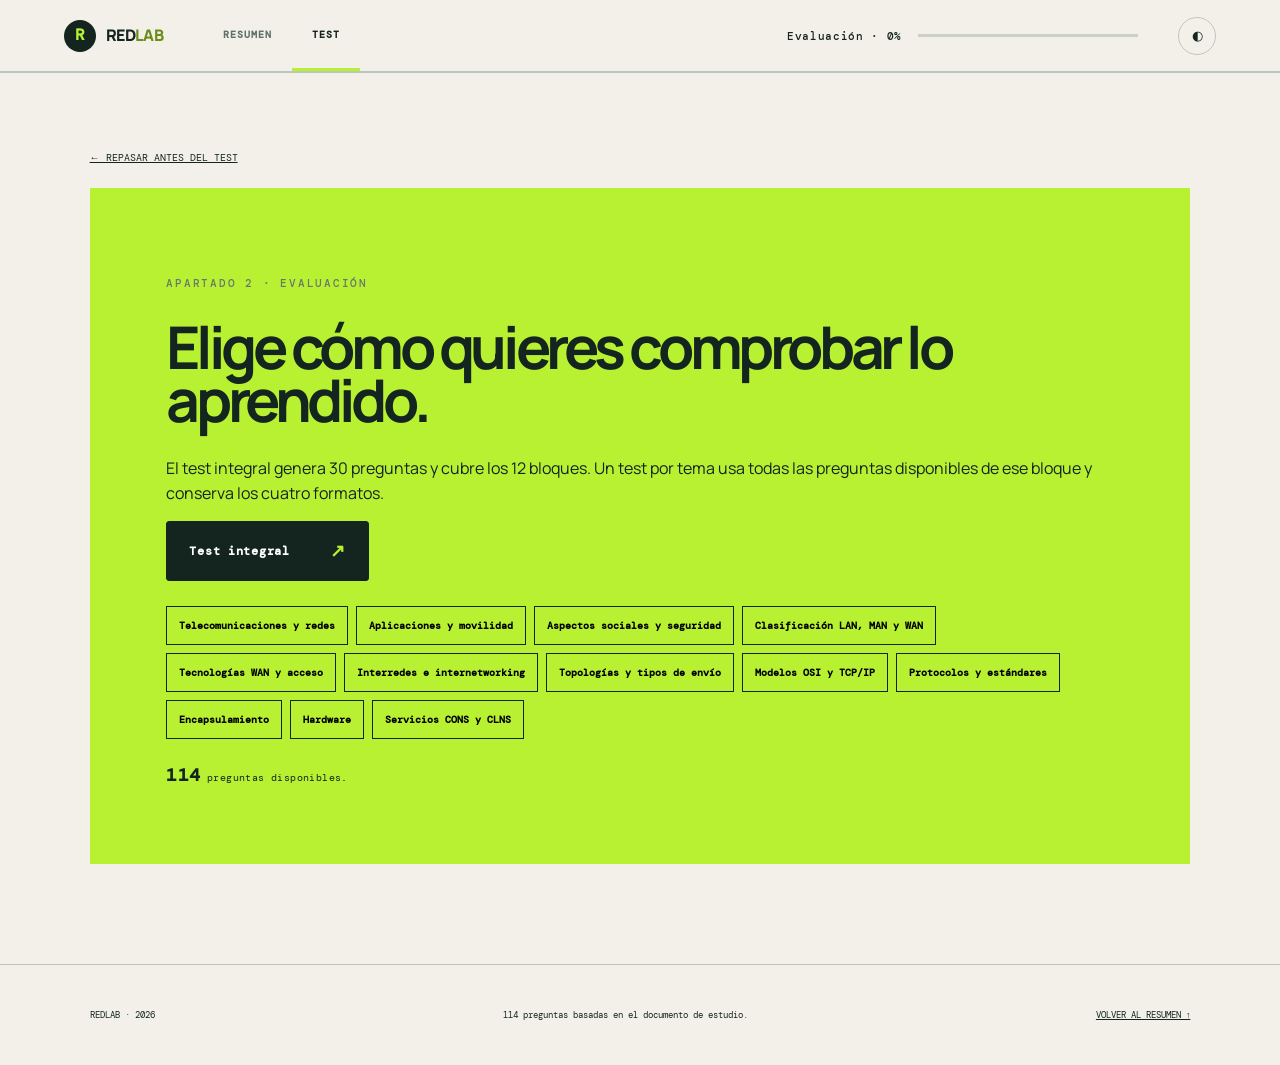
==== test.html @ c489df7f "Separate study and test views with detailed layer walkthrough" ====
<!doctype html>
<html lang="es">
<head>
  <meta charset="UTF-8" />
  <meta name="viewport" content="width=device-width, initial-scale=1.0" />
  <meta name="description" content="Test interactivo de Fundamentos de Redes de Comunicaciones." />
  <title>RedLab · Test de Redes</title>
  <link rel="preconnect" href="https://fonts.googleapis.com">
  <link rel="preconnect" href="https://fonts.gstatic.com" crossorigin>
  <link href="https://fonts.googleapis.com/css2?family=DM+Mono:wght@400;500&family=Manrope:wght@400;500;600;700;800&display=swap" rel="stylesheet">
  <link rel="stylesheet" href="styles.css" />
</head>
<body>
  <header class="topbar">
    <a class="brand" href="index.html"><span class="brand-mark">R</span><span>RED<span>LAB</span></span></a>
    <nav class="page-tabs" aria-label="Secciones principales"><a href="index.html">Resumen</a><a class="active" href="test.html">Test</a></nav>
    <div class="progress-wrap"><span id="progressLabel">Evaluación · 0%</span><div class="progress"><span id="progressBar"></span></div></div>
    <button class="icon-button" id="themeToggle" aria-label="Cambiar tema">◐</button>
  </header>
  <main>
    <section class="section test-landing" id="selector">
      <a class="test-back" href="index.html#ejemplo-mensaje">← REPASAR ANTES DEL TEST</a>
      <div class="checkpoint">
        <p class="eyebrow">APARTADO 2 · EVALUACIÓN</p>
        <h2>Elige cómo quieres comprobar lo aprendido.</h2>
        <p>El test integral genera 30 preguntas y cubre los 12 bloques. Un test por tema usa todas las preguntas disponibles de ese bloque y conserva los cuatro formatos.</p>
        <div class="choice-row"><button class="primary-button" data-choice="aleatorio">Test integral <span>↗</span></button></div>
        <div class="topic-picker visible-picker">
          <button data-choice="fundamentos">Telecomunicaciones y redes</button><button data-choice="aplicaciones">Aplicaciones y movilidad</button><button data-choice="sociales">Aspectos sociales y seguridad</button><button data-choice="clasificacion">Clasificación LAN, MAN y WAN</button><button data-choice="acceso_wan">Tecnologías WAN y acceso</button><button data-choice="interredes">Interredes e internetworking</button><button data-choice="topologias">Topologías y tipos de envío</button><button data-choice="modelos">Modelos OSI y TCP/IP</button><button data-choice="protocolos">Protocolos y estándares</button><button data-choice="encapsulamiento">Encapsulamiento</button><button data-choice="hardware">Hardware</button><button data-choice="servicios">Servicios CONS y CLNS</button>
        </div>
        <p class="bank-note"><strong id="bankCount">—</strong> preguntas disponibles.</p>
      </div>
    </section>
    <section class="section test-section" id="evaluacion" hidden>
      <div class="test-header"><div><p class="eyebrow">MÓDULO DE TEST Y EVALUACIÓN</p><h2 id="testTitle">Test</h2></div><div class="score-pill"><span id="answeredCount">0</span>/<span id="questionCount">0</span> respondidas</div></div>
      <form id="quizForm" novalidate><div id="questions"></div><button class="primary-button submit-test" type="submit">Validar respuestas <span>→</span></button></form>
      <div id="results" hidden></div>
    </section>
  </main>
  <footer><span>REDLAB · 2026</span><p>114 preguntas basadas en el documento de estudio.</p><a href="index.html">VOLVER AL RESUMEN ↑</a></footer>
  <script src="app.js"></script>
</body>
</html>
---- styles.css ----
:root{--ink:#13251e;--paper:#f2f0e8;--surface:#faf9f4;--green:#b8f032;--mint:#dff6d5;--line:#bdc6bc;--muted:#607068;--orange:#ff633d;--shadow:0 18px 50px rgba(19,37,30,.1)}*{box-sizing:border-box}html{scroll-behavior:smooth}body{margin:0;background:var(--paper);color:var(--ink);font-family:Manrope,sans-serif;line-height:1.55}.topbar{position:sticky;top:0;z-index:20;height:72px;display:flex;align-items:center;gap:40px;padding:0 max(24px,5vw);background:rgba(242,240,232,.9);backdrop-filter:blur(16px);border-bottom:1px solid var(--line)}.brand{display:flex;align-items:center;gap:10px;color:var(--ink);text-decoration:none;font-weight:800;letter-spacing:-.04em}.brand>span:last-child span{color:#6d8d18}.brand-mark{display:grid;place-items:center;width:32px;height:32px;background:var(--ink);color:var(--green);border-radius:50%;font-family:'DM Mono'}.progress-wrap{margin-left:auto;display:flex;align-items:center;gap:16px;font:500 11px 'DM Mono';letter-spacing:.06em}.progress{width:min(220px,20vw);height:3px;background:#ccd1c8}.progress span{display:block;width:0;height:100%;background:var(--ink);transition:.2s}.icon-button{border:1px solid var(--line);background:transparent;border-radius:50%;width:38px;height:38px;cursor:pointer;color:inherit}.hero{min-height:calc(100vh - 72px);display:grid;grid-template-columns:1.05fr .95fr;padding:8vw max(24px,7vw) 6vw;overflow:hidden}.eyebrow{font:500 11px 'DM Mono';letter-spacing:.16em;color:#68776f}.hero h1,.section-heading h2,.checkpoint h2,.test-header h2{font-size:clamp(52px,7vw,108px);line-height:.9;letter-spacing:-.075em;margin:30px 0}.hero h1 em{font-family:Georgia,serif;font-weight:400;color:#6c8a22}.hero-lead{max-width:570px;font-size:clamp(18px,1.8vw,25px);color:var(--muted);margin-bottom:42px}.primary-button,.secondary-button{display:inline-flex;align-items:center;justify-content:space-between;gap:40px;padding:17px 22px;border:1px solid var(--ink);background:var(--ink);color:white;border-radius:3px;text-decoration:none;font:700 12px 'DM Mono';letter-spacing:.06em;cursor:pointer}.primary-button:hover{background:#294538}.primary-button span{color:var(--green);font-size:18px}.secondary-button{background:transparent;color:var(--ink)}.hero-visual{position:relative;min-height:530px}.node{position:absolute;width:150px;padding:16px;border:1px solid var(--ink);background:var(--surface);box-shadow:var(--shadow);z-index:2}.node span{font:10px 'DM Mono';color:#829087}.node b,.node small{display:block}.node b{margin-top:25px;font:700 13px 'DM Mono'}.node small{color:var(--muted);font:10px 'DM Mono'}.client{left:2%;top:14%}.router{left:37%;top:43%;background:var(--ink);color:white}.router small{color:#b6c1ba}.server{right:3%;top:13%;border-radius:50% 50% 2px 2px;padding-top:42px}.network-line{position:absolute;height:1px;background:var(--ink);transform-origin:left}.line-a{width:48%;left:18%;top:37%;transform:rotate(27deg)}.line-b{width:44%;left:51%;top:46%;transform:rotate(-31deg)}.network-line:before,.network-line:after{content:"";position:absolute;width:5px;height:5px;background:var(--ink);border-radius:50%;top:-2px}.network-line:after{right:0}.packet{position:absolute;z-index:3;padding:5px 8px;background:var(--green);font:600 9px 'DM Mono';animation:float 3s ease-in-out infinite}.packet-a{left:29%;top:32%}.packet-b{right:25%;top:31%;animation-delay:1s}.visual-note{position:absolute;bottom:6%;right:3%;width:70%;font:11px 'DM Mono';color:var(--muted);border-top:1px solid var(--line);padding-top:14px}@keyframes float{50%{transform:translateY(-10px)}}.section{padding:100px max(24px,7vw);border-top:1px solid var(--line)}.section-number{font:500 10px 'DM Mono';writing-mode:vertical-rl;float:left;margin-left:-4vw;color:#78847e}.section-heading{display:grid;grid-template-columns:1.2fr 1fr;column-gap:10vw;margin-bottom:90px}.section-heading .eyebrow{grid-column:1/-1}.section-heading h2{font-size:clamp(50px,6vw,88px);margin:20px 0}.section-heading>p:last-child{align-self:end;color:var(--muted);font-size:18px;max-width:480px}.model-card,.content-block{background:var(--surface);border:1px solid var(--line);margin:0 0 34px;padding:clamp(24px,4vw,58px);box-shadow:0 8px 30px rgba(24,40,32,.04)}.card-title{display:flex;gap:20px;align-items:flex-start;margin-bottom:42px}.card-title>span{display:grid;place-items:center;width:34px;height:34px;border:1px solid var(--ink);border-radius:50%;font:11px 'DM Mono'}.card-title p{margin:0;font:500 10px 'DM Mono';letter-spacing:.13em;color:var(--muted)}.card-title h3{margin:5px 0 0;font-size:clamp(26px,3vw,42px);letter-spacing:-.05em}.model-grid{display:grid;grid-template-columns:1fr 1fr;gap:7vw}.osi-stack{display:flex;flex-direction:column;gap:5px}.osi-stack button{display:grid;grid-template-columns:42px 1fr 1.4fr;align-items:center;padding:11px 15px;border:0;background:#e9ece5;text-align:left;color:var(--ink);cursor:pointer}.osi-stack button:hover,.osi-stack button.active{background:var(--green)}.osi-stack span,.osi-stack small{font:10px 'DM Mono'}.osi-stack b{font-size:13px}.osi-stack small{color:#5f6c65}.tabs{display:flex;border-bottom:1px solid var(--line);margin-bottom:30px}.tabs button{border:0;background:transparent;padding:12px 16px;font:600 11px 'DM Mono';color:var(--muted);cursor:pointer}.tabs button.active{color:var(--ink);border-bottom:3px solid var(--ink)}.model-explain h4{font-size:24px;line-height:1.2;margin:20px 0}.model-explain p{color:var(--muted)}.mapping{display:grid;grid-template-columns:auto 1fr auto;gap:10px;align-items:center;margin-top:30px;font:10px 'DM Mono'}.mapping i{height:1px;background:var(--line)}.protocol-grid{display:grid;grid-template-columns:repeat(4,1fr);gap:10px}.protocol-card{padding:24px;background:#ecefe8;min-height:260px;display:flex;flex-direction:column}.protocol-card.accent{background:var(--mint)}.protocol-card code{font:700 24px 'DM Mono'}.protocol-card h4{font-size:20px;margin:20px 0 0}.protocol-card p{font-size:13px;color:var(--muted)}.protocol-card small{margin-top:auto;font:9px 'DM Mono';letter-spacing:.1em}.standards-table{margin-top:38px;border-top:1px solid var(--ink)}.standards-table>div{display:grid;grid-template-columns:1fr .6fr 1.5fr;gap:20px;padding:17px 5px;border-bottom:1px solid var(--line);align-items:center}.standards-table b{font-size:14px}.standards-table span,.standards-table p{font-size:12px;margin:0;color:var(--muted)}.standards-table .table-head{font:9px 'DM Mono';letter-spacing:.1em}.wide-copy{max-width:840px;font-size:18px;color:var(--muted)}.pdu-flow{display:grid;grid-template-columns:repeat(4,1fr);gap:8px;margin:38px 0}.pdu-flow>div{padding:18px 14px;background:#e9ece5;min-height:180px}.pdu-flow>div.highlight{background:var(--green)}.pdu-flow span,.pdu-flow small{display:block;font:9px 'DM Mono'}.pdu-flow b{display:block;font:600 12px 'DM Mono';margin:10px 0 3px}.pdu-flow i{display:flex;margin-top:32px;font-style:normal;font:9px 'DM Mono'}.pdu-flow u{text-decoration:none;padding:8px;border:1px solid var(--ink);flex:1}.bits-shape{letter-spacing:.12em;border:1px dashed var(--ink);padding:8px}.callout{display:grid;grid-template-columns:1fr 2fr;gap:40px;border-left:4px solid var(--orange);padding:10px 20px;background:#fff3ed}.callout p{margin:0;color:var(--muted);font-size:14px}.device-map{display:grid;grid-template-columns:1fr 1fr;gap:1px;background:var(--line)}.device{background:var(--surface);padding:28px;display:grid;grid-template-columns:54px 1fr;gap:10px}.device-icon{grid-row:1/3;display:grid;place-items:center;width:44px;height:44px;border-radius:50%;background:var(--ink);color:var(--green);font-size:22px}.device b,.device small{display:block}.device small{font:9px 'DM Mono';color:var(--muted)}.device p{margin:0;color:var(--muted);font-size:13px}.topology-layout{display:grid;grid-template-columns:1.2fr 1fr;gap:50px}.mini-network{position:relative;height:320px;background:#e7eadf;overflow:hidden}.lan-zone,.wan-zone{position:absolute;border:1px dashed #7d8a81}.lan-zone{left:6%;top:12%;width:42%;height:75%}.wan-zone{right:5%;top:12%;width:40%;height:75%}.lan-zone>b,.wan-zone>b{position:absolute;top:12px;left:15px;font:9px 'DM Mono'}.pc,.switch-dot,.r{position:absolute;display:grid;place-items:center;width:36px;height:36px;background:var(--surface);border:1px solid var(--ink);font:8px 'DM Mono';font-style:normal;z-index:2}.p1{left:12%;top:30%}.p2{left:58%;top:30%}.switch-dot{left:35%;bottom:18%;background:var(--ink);color:white}.wire,.route{position:absolute;height:1px;background:var(--ink);transform-origin:left}.w1{left:24%;top:45%;width:40%;transform:rotate(43deg)}.w2{left:45%;top:65%;width:35%;transform:rotate(-48deg)}.r{border-radius:50%;background:var(--green)}.r1{left:10%;top:40%}.r2{right:10%;top:27%}.r3{right:20%;bottom:15%}.route{left:25%;top:48%;width:55%;transform:rotate(-14deg)}.rt2{left:48%;top:50%;transform:rotate(42deg)}.destination-list p{padding-bottom:12px;border-bottom:1px solid var(--line);font-size:13px;color:var(--muted)}.chips{display:flex;flex-wrap:wrap;gap:7px;margin-top:24px}.chips span{background:var(--ink);color:white;padding:8px 10px;font:8px 'DM Mono'}.footnote{font:10px 'DM Mono';color:var(--muted);margin-top:30px}.checkpoint{margin-top:90px;padding:clamp(30px,6vw,80px);background:var(--green)}.checkpoint h2{font-size:clamp(32px,4.6vw,68px);max-width:1100px}.checkpoint h2 small{font-size:.4em;letter-spacing:-.02em}.choice-row{display:flex;gap:10px;flex-wrap:wrap}.topic-picker{display:flex;flex-wrap:wrap;gap:8px;margin-top:25px}.topic-picker button{padding:12px;border:1px solid var(--ink);background:transparent;font:600 10px 'DM Mono';cursor:pointer}.topic-picker button:hover{background:var(--ink);color:white}.test-section{background:var(--ink);color:#eef5ef}.test-header{display:flex;justify-content:space-between;align-items:flex-end;margin-bottom:60px}.test-header h2{font-size:clamp(40px,6vw,80px);margin:15px 0}.score-pill{border:1px solid #698077;border-radius:30px;padding:11px 18px;font:11px 'DM Mono'}.question-card{background:#f5f4ed;color:var(--ink);padding:clamp(24px,4vw,48px);margin-bottom:14px}.question-meta{display:flex;justify-content:space-between;font:9px 'DM Mono';color:var(--muted);letter-spacing:.12em}.question-card h3{font-size:clamp(18px,2vw,27px);max-width:850px;margin:25px 0}.options{display:grid;gap:8px}.option{display:flex;gap:14px;padding:13px;border:1px solid var(--line);cursor:pointer}.option:has(input:checked){border-color:var(--ink);background:var(--mint)}.option input{accent-color:var(--ink)}.question-card input[type=text],.question-card textarea{width:100%;border:0;border-bottom:1px solid var(--ink);background:transparent;padding:14px 3px;font:14px Manrope;outline:none}.question-card textarea{border:1px solid var(--line);min-height:120px;padding:14px;resize:vertical}.submit-test{margin-top:25px;background:var(--green);color:var(--ink)}.results-panel{background:var(--surface);color:var(--ink);padding:clamp(30px,5vw,70px)}.grade{font-size:clamp(70px,12vw,150px);font-weight:800;letter-spacing:-.08em;line-height:1}.feedback-item{padding:18px 0;border-top:1px solid var(--line)}.feedback-item.correct b{color:#3e7412}.feedback-item.incorrect b{color:#b43d24}.feedback-item p{margin:5px 0;color:var(--muted);font-size:13px}footer{display:flex;justify-content:space-between;align-items:center;padding:35px max(24px,7vw);font:9px 'DM Mono';border-top:1px solid var(--line)}footer a{color:inherit}body.dark{--ink:#eaf1eb;--paper:#122019;--surface:#1b2b23;--line:#45584e;--muted:#a8b6ae;--mint:#2d4b35;--shadow:none}body.dark .protocol-card,body.dark .pdu-flow>div,body.dark .mini-network{background:#25372e}body.dark .checkpoint{color:#13251e}body.dark .question-card,body.dark .results-panel{background:#edf0e8;color:#13251e}body.dark .topbar{background:rgba(18,32,25,.9)}
@media(max-width:900px){.hero{grid-template-columns:1fr}.hero-visual{min-height:420px}.section-heading,.model-grid,.topology-layout{grid-template-columns:1fr}.section-heading>p:last-child{align-self:auto}.protocol-grid,.pdu-flow{grid-template-columns:1fr 1fr}.section-number{display:none}.test-header{align-items:flex-start;flex-direction:column}.standards-table>div{grid-template-columns:1fr}.table-head{display:none}}
@media(max-width:600px){.topbar{gap:12px;padding:0 15px}.progress-wrap{display:none}.hero,.section{padding-left:18px;padding-right:18px}.hero h1{font-size:58px}.hero-visual{min-height:340px}.node{width:115px;padding:11px}.router{left:31%}.protocol-grid,.pdu-flow,.device-map{grid-template-columns:1fr}.pdu-flow>div{min-height:auto}.callout{grid-template-columns:1fr}.choice-row{flex-direction:column}.choice-row button{width:100%}.standards-table>div{gap:5px}.topology-layout{gap:20px}footer{align-items:flex-start;gap:15px;flex-direction:column}}
@media(prefers-reduced-motion:reduce){html{scroll-behavior:auto}.packet{animation:none}}
.page-tabs{display:flex;align-self:stretch}.page-tabs a{display:flex;align-items:center;padding:0 20px;color:var(--muted);text-decoration:none;font:600 10px 'DM Mono';text-transform:uppercase;letter-spacing:.1em;border-bottom:3px solid transparent}.page-tabs a.active{color:var(--ink);border-bottom-color:var(--green)}.layer-table{border-top:1px solid var(--ink)}.layer-table>div{display:grid;grid-template-columns:.7fr 1.8fr 1.25fr 1fr;gap:22px;padding:18px 6px;border-bottom:1px solid var(--line);align-items:start}.layer-table .layer-head{font:9px 'DM Mono';letter-spacing:.1em;color:var(--muted)}.layer-table b{font-size:14px}.layer-table p{font-size:12px;color:var(--muted);margin:0}.layer-table small{font:9px 'DM Mono';color:var(--muted)}.accuracy-note{margin-top:25px;padding:18px;background:var(--mint);font-size:12px}.scenario{display:grid;grid-template-columns:1fr auto 1.4fr auto 1fr;align-items:center;gap:14px;background:var(--ink);color:white;padding:22px}.scenario>div{display:flex;flex-direction:column}.scenario span,.scenario small{font:9px 'DM Mono';color:#b8c5bd}.scenario b{font-size:13px}.scenario>i{color:var(--green);font-style:normal}.journey-steps{list-style:none;padding:0;margin:35px 0}.journey-steps li{display:grid;grid-template-columns:52px 1fr;gap:18px;padding:20px 0;border-top:1px solid var(--line)}.journey-steps li>span{display:grid;place-items:center;width:42px;height:42px;border-radius:50%;background:var(--green);color:#13251e;font:700 11px 'DM Mono'}.journey-steps b{font-size:16px}.journey-steps p{margin:5px 0;color:var(--muted);font-size:13px;max-width:900px}.message-formula{display:flex;flex-wrap:wrap;gap:5px;align-items:center;padding:18px;background:#e9ece5;color:#13251e}.message-formula code,.message-formula i{padding:9px 12px;background:white;border:1px solid #abb7ae;font:10px 'DM Mono';font-style:normal}.test-landing{padding-top:70px}.test-landing .checkpoint{margin-top:0}.test-back{display:inline-block;margin-bottom:24px;color:inherit;font:10px 'DM Mono'}
@media(max-width:900px){.layer-table>div{grid-template-columns:1fr 1.7fr}.layer-table .layer-head{display:none}.scenario{grid-template-columns:1fr}.scenario>i{transform:rotate(90deg);justify-self:center}}
@media(max-width:600px){.page-tabs a{padding:0 10px}.layer-table>div{grid-template-columns:1fr}.topbar .brand>span:last-child{display:none}}
.bank-note{margin:24px 0 0;font:10px 'DM Mono';letter-spacing:.04em}.bank-note strong{font-size:18px}.topic-picker button{transition:background .15s,color .15s}
.study-grid{display:grid;grid-template-columns:repeat(3,1fr);gap:1px;background:var(--line)}.study-grid section{background:var(--surface);padding:26px}.study-grid span{display:block;margin-bottom:16px;font:9px 'DM Mono';letter-spacing:.14em;color:#738078}.study-grid b{font-size:18px}.study-grid p,.study-grid li{font-size:12px;color:var(--muted)}.study-grid ul{margin:14px 0 0;padding-left:18px}.study-grid li{margin:7px 0}.study-grid li strong{color:var(--ink)}.micro-note{border-left:3px solid var(--orange);padding-left:12px}@media(max-width:1000px){.study-grid{grid-template-columns:1fr 1fr}}@media(max-width:600px){.study-grid{grid-template-columns:1fr}}
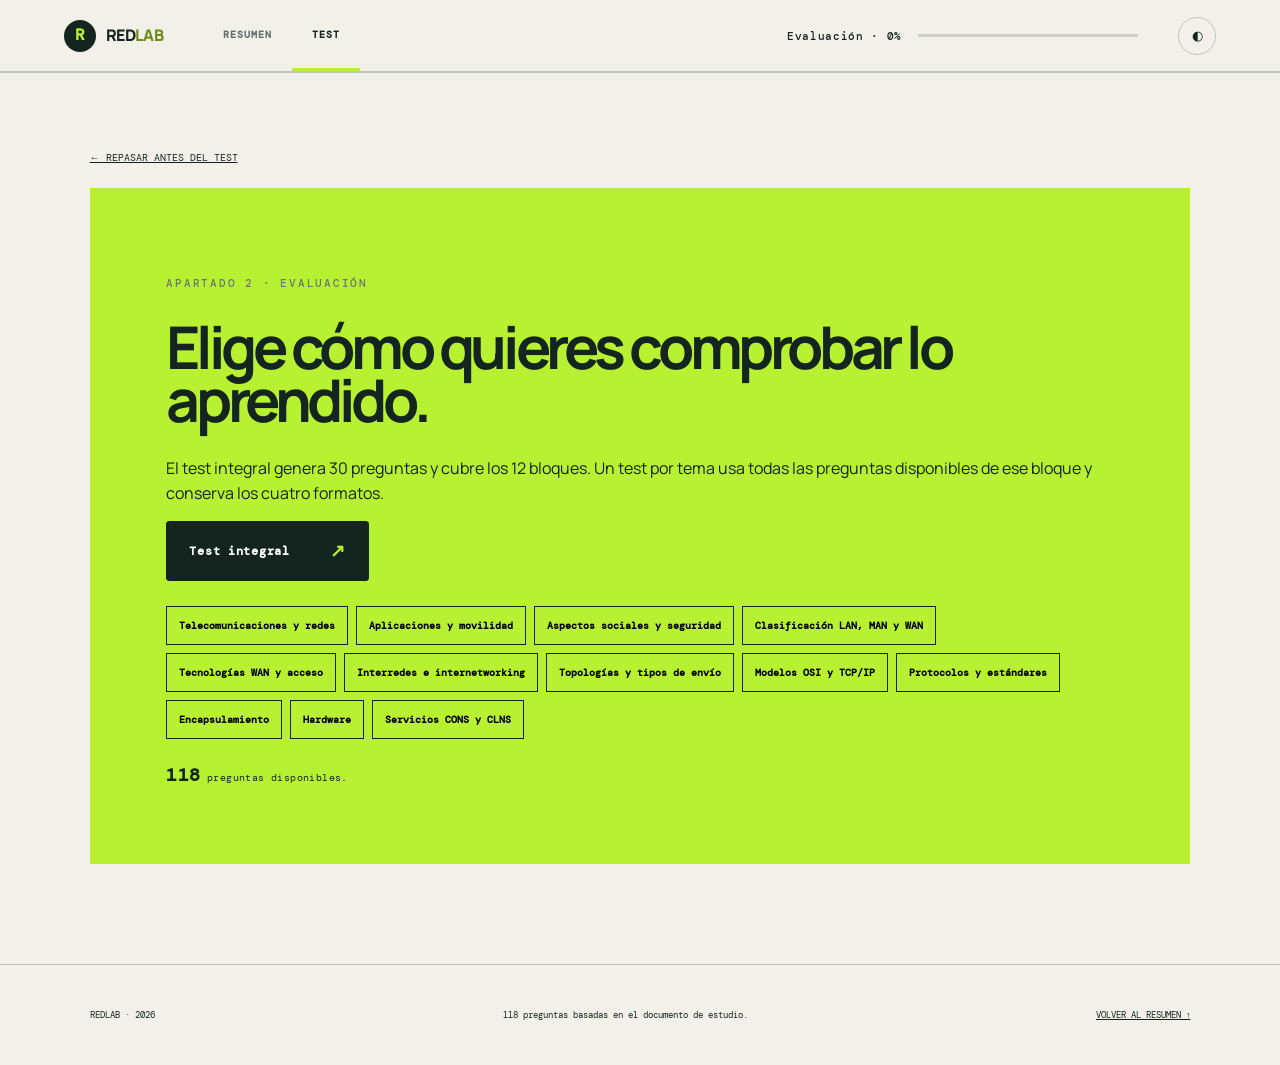
==== commit 8efaaf93: "Explain collections of network data units" ====
--- a/test.html
+++ b/test.html
@@ -37,7 +37,7 @@
       <div id="results" hidden></div>
     </section>
   </main>
-  <footer><span>REDLAB · 2026</span><p>114 preguntas basadas en el documento de estudio.</p><a href="index.html">VOLVER AL RESUMEN ↑</a></footer>
+  <footer><span>REDLAB · 2026</span><p>118 preguntas basadas en el documento de estudio.</p><a href="index.html">VOLVER AL RESUMEN ↑</a></footer>
   <script src="app.js"></script>
 </body>
 </html>
--- a/styles.css
+++ b/styles.css
@@ -5,5 +5,7 @@
 .page-tabs{display:flex;align-self:stretch}.page-tabs a{display:flex;align-items:center;padding:0 20px;color:var(--muted);text-decoration:none;font:600 10px 'DM Mono';text-transform:uppercase;letter-spacing:.1em;border-bottom:3px solid transparent}.page-tabs a.active{color:var(--ink);border-bottom-color:var(--green)}.layer-table{border-top:1px solid var(--ink)}.layer-table>div{display:grid;grid-template-columns:.7fr 1.8fr 1.25fr 1fr;gap:22px;padding:18px 6px;border-bottom:1px solid var(--line);align-items:start}.layer-table .layer-head{font:9px 'DM Mono';letter-spacing:.1em;color:var(--muted)}.layer-table b{font-size:14px}.layer-table p{font-size:12px;color:var(--muted);margin:0}.layer-table small{font:9px 'DM Mono';color:var(--muted)}.accuracy-note{margin-top:25px;padding:18px;background:var(--mint);font-size:12px}.scenario{display:grid;grid-template-columns:1fr auto 1.4fr auto 1fr;align-items:center;gap:14px;background:var(--ink);color:white;padding:22px}.scenario>div{display:flex;flex-direction:column}.scenario span,.scenario small{font:9px 'DM Mono';color:#b8c5bd}.scenario b{font-size:13px}.scenario>i{color:var(--green);font-style:normal}.journey-steps{list-style:none;padding:0;margin:35px 0}.journey-steps li{display:grid;grid-template-columns:52px 1fr;gap:18px;padding:20px 0;border-top:1px solid var(--line)}.journey-steps li>span{display:grid;place-items:center;width:42px;height:42px;border-radius:50%;background:var(--green);color:#13251e;font:700 11px 'DM Mono'}.journey-steps b{font-size:16px}.journey-steps p{margin:5px 0;color:var(--muted);font-size:13px;max-width:900px}.message-formula{display:flex;flex-wrap:wrap;gap:5px;align-items:center;padding:18px;background:#e9ece5;color:#13251e}.message-formula code,.message-formula i{padding:9px 12px;background:white;border:1px solid #abb7ae;font:10px 'DM Mono';font-style:normal}.test-landing{padding-top:70px}.test-landing .checkpoint{margin-top:0}.test-back{display:inline-block;margin-bottom:24px;color:inherit;font:10px 'DM Mono'}
 @media(max-width:900px){.layer-table>div{grid-template-columns:1fr 1.7fr}.layer-table .layer-head{display:none}.scenario{grid-template-columns:1fr}.scenario>i{transform:rotate(90deg);justify-self:center}}
 @media(max-width:600px){.page-tabs a{padding:0 10px}.layer-table>div{grid-template-columns:1fr}.topbar .brand>span:last-child{display:none}}
+.tcpip-intro{display:grid;grid-template-columns:1.4fr 1fr;gap:40px;align-items:center;margin-bottom:30px}.tcpip-intro>p{font-size:17px;color:var(--muted)}.tcpip-intro>div{padding:20px;background:var(--ink);color:white}.tcpip-intro b,.tcpip-intro span{display:block}.tcpip-intro b{color:var(--green);font:10px 'DM Mono';margin-bottom:8px}.tcpip-stack{display:grid;grid-template-columns:1fr 1fr;gap:8px}.tcpip-stack section{padding:25px;background:#eaede6;border-top:4px solid var(--ink)}.tcpip-stack header{display:flex;gap:14px;align-items:center}.tcpip-stack header>span{display:grid;place-items:center;width:38px;height:38px;border-radius:50%;background:var(--ink);color:var(--green);font:700 11px 'DM Mono'}.tcpip-stack header b,.tcpip-stack header small{display:block}.tcpip-stack header b{font-size:20px}.tcpip-stack header small{font:8px 'DM Mono';color:var(--muted)}.tcpip-stack section>p,.tcpip-stack dd{font-size:12px;color:var(--muted)}.tcpip-stack dl{margin:18px 0 0}.tcpip-stack dt{font:700 9px 'DM Mono';letter-spacing:.09em;margin-top:10px}.tcpip-stack dd{margin:3px 0}.tcp-app{border-color:#79a821!important}.tcp-transport{border-color:#ff633d!important}.tcp-internet{border-color:#3d8c99!important}.tcp-access{border-color:#715ea8!important}.osi-compare{display:grid;grid-template-columns:1fr auto 1fr 1fr auto 1fr;gap:8px;align-items:stretch;margin:34px 0}.osi-compare>div{padding:15px;background:var(--surface);border:1px solid var(--line)}.osi-compare span,.osi-compare b{display:block}.osi-compare span{font:8px 'DM Mono';color:var(--muted)}.osi-compare b{font-size:12px;margin-top:5px}.osi-compare>i{align-self:center;color:var(--orange);font-style:normal}.tcpip-example{padding:28px;background:#e4f2db}.tcpip-example ol{display:grid;grid-template-columns:1fr 1fr;gap:8px 35px;padding-left:20px}.tcpip-example li{font-size:12px;padding:5px}.encapsulation-line{display:flex;flex-wrap:wrap;gap:5px;margin-top:20px}.encapsulation-line span{padding:9px 10px;background:var(--ink);color:white;font:8px 'DM Mono'}.tcpip-key{margin-top:20px}@media(max-width:900px){.tcpip-intro,.tcpip-stack{grid-template-columns:1fr}.osi-compare{grid-template-columns:1fr auto 1fr}.tcpip-example ol{grid-template-columns:1fr}}
+.collection-guide{margin-top:45px;border-top:1px solid var(--ink)}.collection-title{padding:25px 0}.collection-title h4{font-size:clamp(24px,3vw,38px);letter-spacing:-.04em;margin:8px 0}.collection-title>p:last-child{max-width:760px;color:var(--muted)}.collection-row{display:grid;grid-template-columns:1fr 2.4fr;gap:30px;padding:25px 0;border-top:1px solid var(--line);align-items:center}.collection-symbol{display:flex;flex-wrap:wrap;gap:4px;padding:18px;background:#e8ece5;font:600 11px 'DM Mono';letter-spacing:.08em}.collection-symbol i{padding:8px;background:var(--ink);color:white;font:8px 'DM Mono';font-style:normal}.collection-row b{font-size:17px}.collection-row p{font-size:13px;color:var(--muted);margin:5px 0}.collection-row small{font:8px 'DM Mono';color:#728078}.bits-row .collection-symbol{background:var(--green);font-size:15px}.frame-row .collection-symbol i{background:#2f5d49}.signal-symbol{font-size:23px;color:#3d8c99}.collection-example{margin-top:28px;padding:26px;background:var(--ink);color:white}.collection-example>p{color:#c1ccc5;font-size:13px}.collection-example>div{display:flex;align-items:center;flex-wrap:wrap;gap:7px;margin-top:18px}.collection-example span{padding:8px 10px;background:var(--green);color:#13251e;font:8px 'DM Mono'}.collection-example i{color:var(--green);font-style:normal}@media(max-width:700px){.collection-row{grid-template-columns:1fr}.collection-symbol{order:2}}
 .bank-note{margin:24px 0 0;font:10px 'DM Mono';letter-spacing:.04em}.bank-note strong{font-size:18px}.topic-picker button{transition:background .15s,color .15s}
 .study-grid{display:grid;grid-template-columns:repeat(3,1fr);gap:1px;background:var(--line)}.study-grid section{background:var(--surface);padding:26px}.study-grid span{display:block;margin-bottom:16px;font:9px 'DM Mono';letter-spacing:.14em;color:#738078}.study-grid b{font-size:18px}.study-grid p,.study-grid li{font-size:12px;color:var(--muted)}.study-grid ul{margin:14px 0 0;padding-left:18px}.study-grid li{margin:7px 0}.study-grid li strong{color:var(--ink)}.micro-note{border-left:3px solid var(--orange);padding-left:12px}@media(max-width:1000px){.study-grid{grid-template-columns:1fr 1fr}}@media(max-width:600px){.study-grid{grid-template-columns:1fr}}
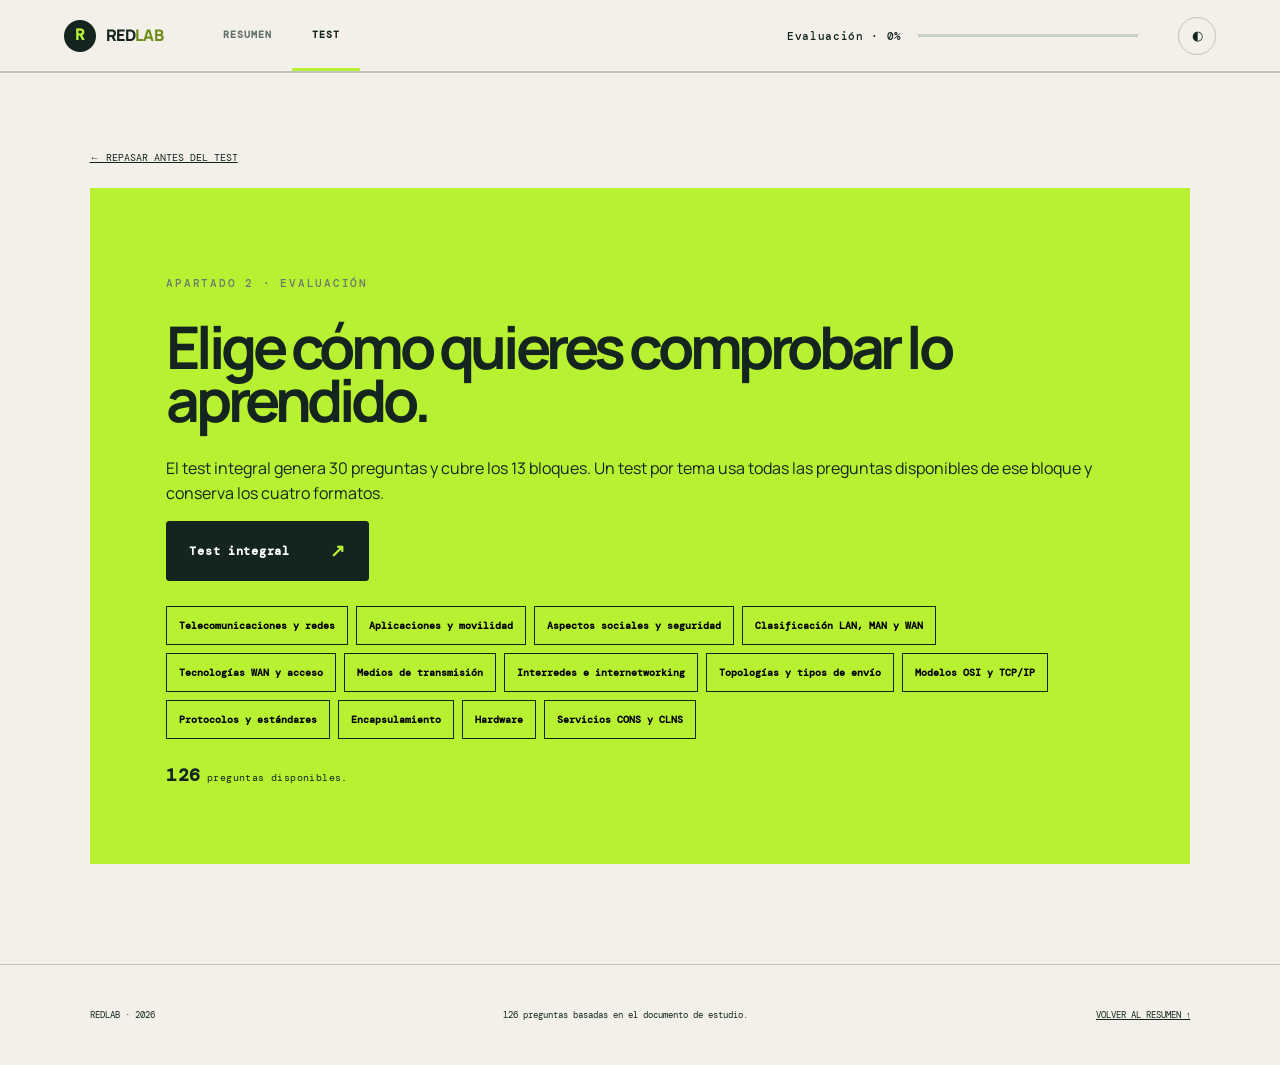
==== commit 791a50d6: "Add transmission media and network equipment guides" ====
--- a/test.html
+++ b/test.html
@@ -23,10 +23,10 @@
       <div class="checkpoint">
         <p class="eyebrow">APARTADO 2 · EVALUACIÓN</p>
         <h2>Elige cómo quieres comprobar lo aprendido.</h2>
-        <p>El test integral genera 30 preguntas y cubre los 12 bloques. Un test por tema usa todas las preguntas disponibles de ese bloque y conserva los cuatro formatos.</p>
+        <p>El test integral genera 30 preguntas y cubre los 13 bloques. Un test por tema usa todas las preguntas disponibles de ese bloque y conserva los cuatro formatos.</p>
         <div class="choice-row"><button class="primary-button" data-choice="aleatorio">Test integral <span>↗</span></button></div>
         <div class="topic-picker visible-picker">
-          <button data-choice="fundamentos">Telecomunicaciones y redes</button><button data-choice="aplicaciones">Aplicaciones y movilidad</button><button data-choice="sociales">Aspectos sociales y seguridad</button><button data-choice="clasificacion">Clasificación LAN, MAN y WAN</button><button data-choice="acceso_wan">Tecnologías WAN y acceso</button><button data-choice="interredes">Interredes e internetworking</button><button data-choice="topologias">Topologías y tipos de envío</button><button data-choice="modelos">Modelos OSI y TCP/IP</button><button data-choice="protocolos">Protocolos y estándares</button><button data-choice="encapsulamiento">Encapsulamiento</button><button data-choice="hardware">Hardware</button><button data-choice="servicios">Servicios CONS y CLNS</button>
+          <button data-choice="fundamentos">Telecomunicaciones y redes</button><button data-choice="aplicaciones">Aplicaciones y movilidad</button><button data-choice="sociales">Aspectos sociales y seguridad</button><button data-choice="clasificacion">Clasificación LAN, MAN y WAN</button><button data-choice="acceso_wan">Tecnologías WAN y acceso</button><button data-choice="medios">Medios de transmisión</button><button data-choice="interredes">Interredes e internetworking</button><button data-choice="topologias">Topologías y tipos de envío</button><button data-choice="modelos">Modelos OSI y TCP/IP</button><button data-choice="protocolos">Protocolos y estándares</button><button data-choice="encapsulamiento">Encapsulamiento</button><button data-choice="hardware">Hardware</button><button data-choice="servicios">Servicios CONS y CLNS</button>
         </div>
         <p class="bank-note"><strong id="bankCount">—</strong> preguntas disponibles.</p>
       </div>
@@ -37,7 +37,7 @@
       <div id="results" hidden></div>
     </section>
   </main>
-  <footer><span>REDLAB · 2026</span><p>118 preguntas basadas en el documento de estudio.</p><a href="index.html">VOLVER AL RESUMEN ↑</a></footer>
+  <footer><span>REDLAB · 2026</span><p>126 preguntas basadas en el documento de estudio.</p><a href="index.html">VOLVER AL RESUMEN ↑</a></footer>
   <script src="app.js"></script>
 </body>
 </html>
--- a/styles.css
+++ b/styles.css
@@ -7,5 +7,6 @@
 @media(max-width:600px){.page-tabs a{padding:0 10px}.layer-table>div{grid-template-columns:1fr}.topbar .brand>span:last-child{display:none}}
 .tcpip-intro{display:grid;grid-template-columns:1.4fr 1fr;gap:40px;align-items:center;margin-bottom:30px}.tcpip-intro>p{font-size:17px;color:var(--muted)}.tcpip-intro>div{padding:20px;background:var(--ink);color:white}.tcpip-intro b,.tcpip-intro span{display:block}.tcpip-intro b{color:var(--green);font:10px 'DM Mono';margin-bottom:8px}.tcpip-stack{display:grid;grid-template-columns:1fr 1fr;gap:8px}.tcpip-stack section{padding:25px;background:#eaede6;border-top:4px solid var(--ink)}.tcpip-stack header{display:flex;gap:14px;align-items:center}.tcpip-stack header>span{display:grid;place-items:center;width:38px;height:38px;border-radius:50%;background:var(--ink);color:var(--green);font:700 11px 'DM Mono'}.tcpip-stack header b,.tcpip-stack header small{display:block}.tcpip-stack header b{font-size:20px}.tcpip-stack header small{font:8px 'DM Mono';color:var(--muted)}.tcpip-stack section>p,.tcpip-stack dd{font-size:12px;color:var(--muted)}.tcpip-stack dl{margin:18px 0 0}.tcpip-stack dt{font:700 9px 'DM Mono';letter-spacing:.09em;margin-top:10px}.tcpip-stack dd{margin:3px 0}.tcp-app{border-color:#79a821!important}.tcp-transport{border-color:#ff633d!important}.tcp-internet{border-color:#3d8c99!important}.tcp-access{border-color:#715ea8!important}.osi-compare{display:grid;grid-template-columns:1fr auto 1fr 1fr auto 1fr;gap:8px;align-items:stretch;margin:34px 0}.osi-compare>div{padding:15px;background:var(--surface);border:1px solid var(--line)}.osi-compare span,.osi-compare b{display:block}.osi-compare span{font:8px 'DM Mono';color:var(--muted)}.osi-compare b{font-size:12px;margin-top:5px}.osi-compare>i{align-self:center;color:var(--orange);font-style:normal}.tcpip-example{padding:28px;background:#e4f2db}.tcpip-example ol{display:grid;grid-template-columns:1fr 1fr;gap:8px 35px;padding-left:20px}.tcpip-example li{font-size:12px;padding:5px}.encapsulation-line{display:flex;flex-wrap:wrap;gap:5px;margin-top:20px}.encapsulation-line span{padding:9px 10px;background:var(--ink);color:white;font:8px 'DM Mono'}.tcpip-key{margin-top:20px}@media(max-width:900px){.tcpip-intro,.tcpip-stack{grid-template-columns:1fr}.osi-compare{grid-template-columns:1fr auto 1fr}.tcpip-example ol{grid-template-columns:1fr}}
 .collection-guide{margin-top:45px;border-top:1px solid var(--ink)}.collection-title{padding:25px 0}.collection-title h4{font-size:clamp(24px,3vw,38px);letter-spacing:-.04em;margin:8px 0}.collection-title>p:last-child{max-width:760px;color:var(--muted)}.collection-row{display:grid;grid-template-columns:1fr 2.4fr;gap:30px;padding:25px 0;border-top:1px solid var(--line);align-items:center}.collection-symbol{display:flex;flex-wrap:wrap;gap:4px;padding:18px;background:#e8ece5;font:600 11px 'DM Mono';letter-spacing:.08em}.collection-symbol i{padding:8px;background:var(--ink);color:white;font:8px 'DM Mono';font-style:normal}.collection-row b{font-size:17px}.collection-row p{font-size:13px;color:var(--muted);margin:5px 0}.collection-row small{font:8px 'DM Mono';color:#728078}.bits-row .collection-symbol{background:var(--green);font-size:15px}.frame-row .collection-symbol i{background:#2f5d49}.signal-symbol{font-size:23px;color:#3d8c99}.collection-example{margin-top:28px;padding:26px;background:var(--ink);color:white}.collection-example>p{color:#c1ccc5;font-size:13px}.collection-example>div{display:flex;align-items:center;flex-wrap:wrap;gap:7px;margin-top:18px}.collection-example span{padding:8px 10px;background:var(--green);color:#13251e;font:8px 'DM Mono'}.collection-example i{color:var(--green);font-style:normal}@media(max-width:700px){.collection-row{grid-template-columns:1fr}.collection-symbol{order:2}}
+.media-groups{display:grid;grid-template-columns:1fr 1fr;gap:8px;margin:30px 0}.media-groups section{padding:24px;background:var(--ink);color:white}.media-groups span{font:9px 'DM Mono';color:var(--green)}.media-groups h4{font-size:20px;margin:9px 0}.media-groups p{color:#bbc7c0;font-size:12px}.media-cards{display:grid;grid-template-columns:1fr 1fr;gap:8px}.media-cards>article{display:grid;grid-template-columns:58px 1fr;gap:16px;padding:24px;background:#e9ece5}.medium-icon{display:grid;place-items:center;width:48px;height:48px;border-radius:50%;background:var(--ink);color:var(--green);font-size:22px}.media-cards span{font:8px 'DM Mono';color:var(--muted)}.media-cards b{display:block;font-size:17px}.media-cards p,.media-cards dd{font-size:12px;color:var(--muted)}.media-cards dl{margin:12px 0 0}.media-cards dt{font:700 8px 'DM Mono';letter-spacing:.08em}.media-cards dd{margin:2px 0 7px}.media-path{margin-top:25px;padding:24px;border-left:4px solid #3d8c99;background:#e4f1f2}.media-path p{font-size:13px;color:#405d62}.media-path>div,.internet-chain>div{display:flex;align-items:center;flex-wrap:wrap;gap:7px}.media-path span{padding:7px 9px;background:#3d8c99;color:white;font:8px 'DM Mono'}.media-path i,.internet-chain i{font-style:normal}.equipment-guide{display:grid;grid-template-columns:repeat(3,1fr);gap:1px;margin-top:35px;background:var(--line)}.equipment-guide>div{padding:22px;background:var(--surface)}.equipment-guide b,.equipment-guide span,.equipment-guide small{display:block}.equipment-guide b{font-size:15px}.equipment-guide span{font:8px 'DM Mono';color:#6f7d75;margin:4px 0 12px}.equipment-guide p{font-size:12px;color:var(--muted)}.equipment-guide small{font:8px 'DM Mono';color:#779422}.internet-chain{margin:30px 0;padding:25px;background:var(--ink);color:white}.internet-chain>div{margin-top:18px}.internet-chain span{padding:12px;background:#2a3c33;font-size:11px}.internet-chain small{font:8px 'DM Mono';color:#b9c7bf}.internet-chain i{color:var(--green)}@media(max-width:900px){.equipment-guide{grid-template-columns:1fr 1fr}}@media(max-width:700px){.media-groups,.media-cards,.equipment-guide{grid-template-columns:1fr}}
 .bank-note{margin:24px 0 0;font:10px 'DM Mono';letter-spacing:.04em}.bank-note strong{font-size:18px}.topic-picker button{transition:background .15s,color .15s}
 .study-grid{display:grid;grid-template-columns:repeat(3,1fr);gap:1px;background:var(--line)}.study-grid section{background:var(--surface);padding:26px}.study-grid span{display:block;margin-bottom:16px;font:9px 'DM Mono';letter-spacing:.14em;color:#738078}.study-grid b{font-size:18px}.study-grid p,.study-grid li{font-size:12px;color:var(--muted)}.study-grid ul{margin:14px 0 0;padding-left:18px}.study-grid li{margin:7px 0}.study-grid li strong{color:var(--ink)}.micro-note{border-left:3px solid var(--orange);padding-left:12px}@media(max-width:1000px){.study-grid{grid-template-columns:1fr 1fr}}@media(max-width:600px){.study-grid{grid-template-columns:1fr}}
